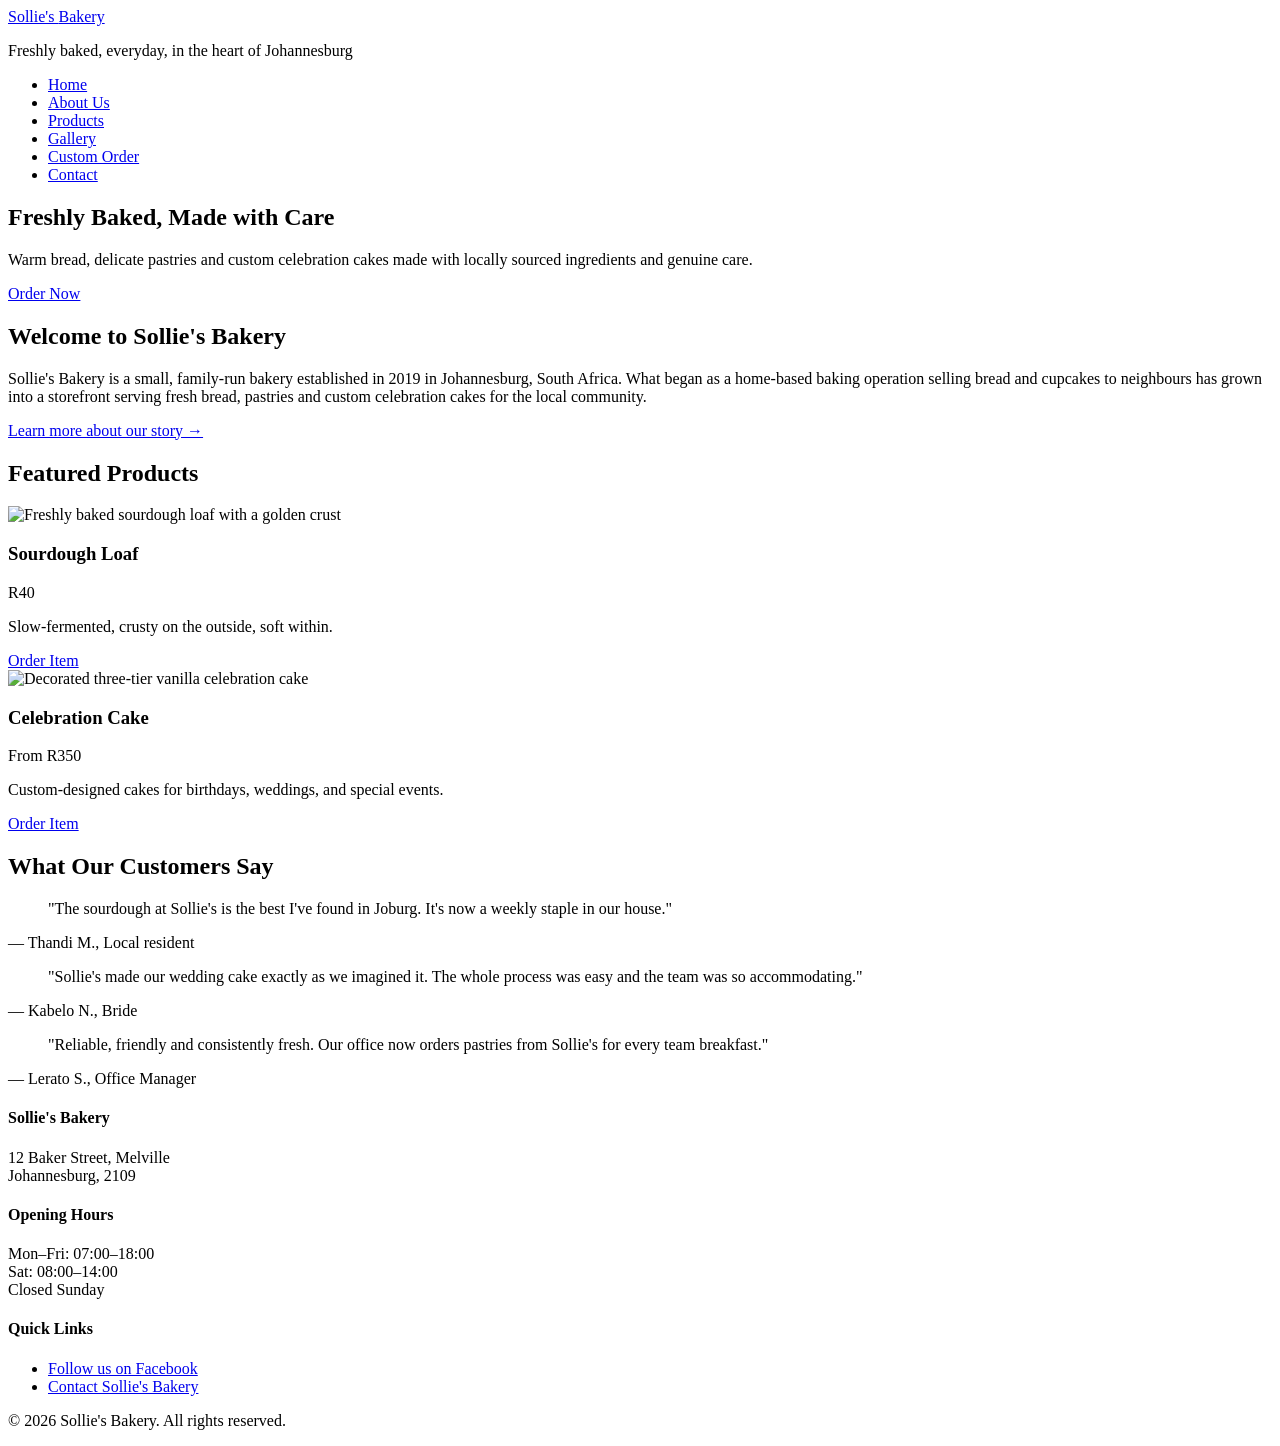
==== index.html @ f0550173 "gallery linking to stylesheet" ====
<!DOCTYPE html>
<html lang="en">
<head>
    <meta charset="UTF-8">
    <meta name="viewport" content="width=device-width, initial-scale=1.0">
    <title>Sollie's Bakery | Freshly Baked with Care</title>
    
    <!-- Google Fonts Import for Playfair Display & Poppins -->
    <link rel="preconnect" href="https://fonts.googleapis.com">
    <link rel="preconnect" href="https://fonts.gstatic.com" crossorigin>
    <link href="https://fonts.googleapis.com/css2?family=Playfair+Display:wght@500;600;700&family=Poppins:wght@300;400;500;600&display=swap" rel="stylesheet">
    
    <!-- Part 2 External Stylesheet Link -->
    <link rel="stylesheet" href="css/style.css">
</head>
<body>
    <!-- Site Header: Bakery Name, Tagline, and Navigation Menu -->
    <header>
        <div class="header-container">
            <div class="brand">
                <a href="index.html" class="logo">Sollie's <span>Bakery</span></a>
                <p class="tagline">Freshly baked, everyday, in the heart of Johannesburg</p>
            </div>
            <nav>
                <ul>
                    <li><a href="index.html" class="active">Home</a></li>
                    <li><a href="about.html">About Us</a></li>
                    <li><a href="products.html">Products</a></li>
                    <li><a href="gallery.html">Gallery</a></li>
                    <li><a href="enquiry.html">Custom Order</a></li>
                    <li><a href="contact.html">Contact</a></li>
                </ul>
            </nav>
        </div>
    </header>

    <main class="container">
        <!-- Hero Banner Section -->
        <section class="hero">
            <h1>Freshly Baked, Made with Care</h1>
            <p>Warm bread, delicate pastries and custom celebration cakes made with locally sourced ingredients and genuine care.</p>
            <a href="enquiry.html" class="btn-primary">Order Now</a>
        </section>

        <!-- Short Intro Section -->
        <section class="intro-section">
            <h2>Welcome to Sollie's Bakery</h2>
            <p>Sollie's Bakery is a small, family-run bakery established in 2019 in Johannesburg, South Africa. What began as a home-based baking operation selling bread and cupcakes to neighbours has grown into a storefront serving fresh bread, pastries and custom celebration cakes for the local community.</p>
            <a href="about.html" class="btn-secondary">Learn more about our story &rarr;</a>
        </section>

        <!-- Featured Products Section -->
        <section class="featured-section">
            <h2>Featured Products</h2>
            <div class="product-grid">
                <article class="product-card">
                    <img src="images/sourdough-loaf.jpg" alt="Freshly baked sourdough loaf with a golden crust">
                    <div class="product-card-body">
                        <h3>Sourdough Loaf</h3>
                        <p class="price">R40</p>
                        <p>Slow-fermented, crusty on the outside, soft within.</p>
                        <a href="enquiry.html" class="btn-primary">Order Item</a>
                    </div>
                </article>

                <article class="product-card">
                    <img src="images/celebration-cake.jpg" alt="Decorated three-tier vanilla celebration cake">
                    <div class="product-card-body">
                        <h3>Celebration Cake</h3>
                        <p class="price">From R350</p>
                        <p>Custom-designed cakes for birthdays, weddings, and special events.</p>
                        <a href="enquiry.html" class="btn-primary">Order Item</a>
                    </div>
                </article>
            </div>
        </section>

        <!-- Customer Testimonials Section -->
        <section class="testimonials-section">
            <h2>What Our Customers Say</h2>
            <div class="testimonial-grid">
                <article class="testimonial-card">
                    <blockquote>
                        <p>"The sourdough at Sollie's is the best I've found in Joburg. It's now a weekly staple in our house."</p>
                    </blockquote>
                    <p class="author">&mdash; Thandi M., Local resident</p>
                </article>

                <article class="testimonial-card">
                    <blockquote>
                        <p>"Sollie's made our wedding cake exactly as we imagined it. The whole process was easy and the team was so accommodating."</p>
                    </blockquote>
                    <p class="author">&mdash; Kabelo N., Bride</p>
                </article>

                <article class="testimonial-card">
                    <blockquote>
                        <p>"Reliable, friendly and consistently fresh. Our office now orders pastries from Sollie's for every team breakfast."</p>
                    </blockquote>
                    <p class="author">&mdash; Lerato S., Office Manager</p>
                </article>
            </div>
        </section>
    </main>

    <!-- Site Footer Section -->
    <footer>
        <div class="footer-container">
            <div class="footer-column">
                <h4>Sollie's Bakery</h4>
                <p>12 Baker Street, Melville<br>Johannesburg, 2109</p>
            </div>
            <div class="footer-column">
                <h4>Opening Hours</h4>
                <p>Mon&ndash;Fri: 07:00&ndash;18:00<br>Sat: 08:00&ndash;14:00<br>Closed Sunday</p>
            </div>
            <div class="footer-column">
                <h4>Quick Links</h4>
                <ul>
                    <li><a href="https://www.facebook.com/" target="_blank" rel="noopener">Follow us on Facebook</a></li>
                    <li><a href="contact.html">Contact Sollie's Bakery</a></li>
                </ul>
            </div>
        </div>
        <div class="footer-bottom">
            <p>&copy; 2026 Sollie's Bakery. All rights reserved.</p>
        </div>
    </footer>
</body>
</html>
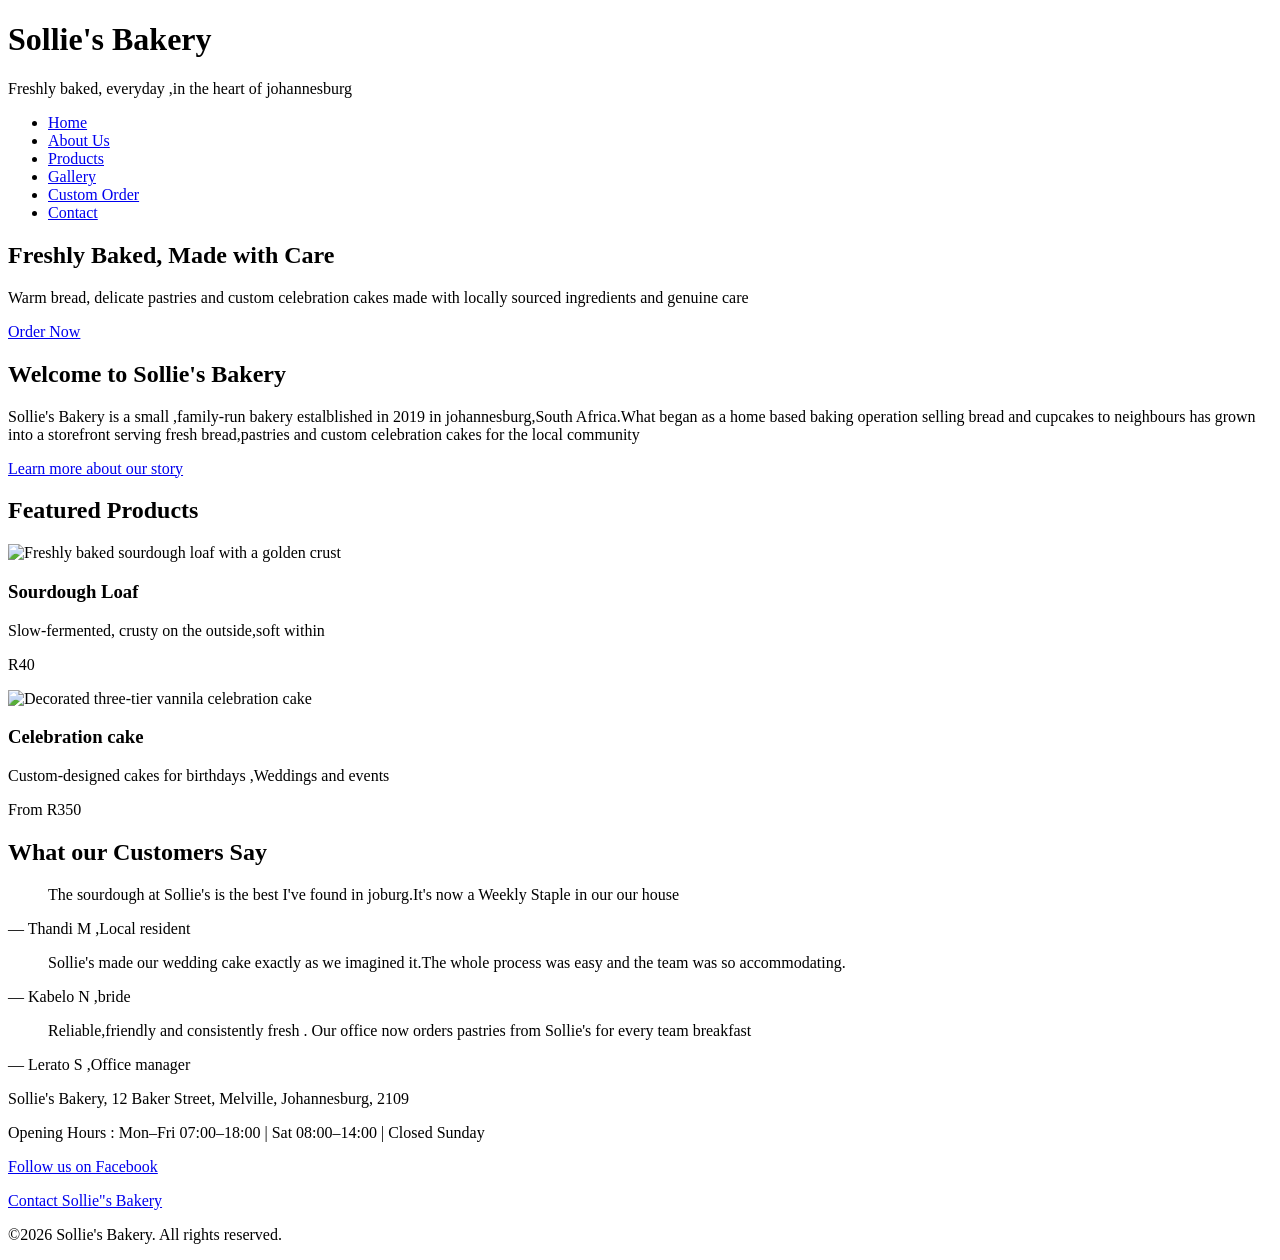
==== commit 2564009e: "index reverting to the old code" ====
--- a/index.html
+++ b/index.html
@@ -3,128 +3,85 @@
 <head>
     <meta charset="UTF-8">
     <meta name="viewport" content="width=device-width, initial-scale=1.0">
-    <title>Sollie's Bakery | Freshly Baked with Care</title>
-    
-    <!-- Google Fonts Import for Playfair Display & Poppins -->
-    <link rel="preconnect" href="https://fonts.googleapis.com">
-    <link rel="preconnect" href="https://fonts.gstatic.com" crossorigin>
-    <link href="https://fonts.googleapis.com/css2?family=Playfair+Display:wght@500;600;700&family=Poppins:wght@300;400;500;600&display=swap" rel="stylesheet">
-    
-    <!-- Part 2 External Stylesheet Link -->
-    <link rel="stylesheet" href="css/style.css">
+    <title>Sollie's Bakery | Freshly Baked with care</title>
+    <!-- Part 2: external stylesheet linked here. Global styles, typography and responsive rules all live in css/style.css-->
+    <link rel="sytlesheet" href="css/style.css">
 </head>
 <body>
-    <!-- Site Header: Bakery Name, Tagline, and Navigation Menu -->
+    <!--Site header:bakery name/tagline and the primary navigation menu.This header + nav block is identical on every page so the site has one consistent navigation system-->
     <header>
-        <div class="header-container">
-            <div class="brand">
-                <a href="index.html" class="logo">Sollie's <span>Bakery</span></a>
-                <p class="tagline">Freshly baked, everyday, in the heart of Johannesburg</p>
-            </div>
-            <nav>
-                <ul>
-                    <li><a href="index.html" class="active">Home</a></li>
-                    <li><a href="about.html">About Us</a></li>
-                    <li><a href="products.html">Products</a></li>
-                    <li><a href="gallery.html">Gallery</a></li>
-                    <li><a href="enquiry.html">Custom Order</a></li>
-                    <li><a href="contact.html">Contact</a></li>
-                </ul>
-            </nav>
-        </div>
+        <h1>Sollie's Bakery</h1>
+        <p>Freshly baked, everyday ,in the heart of johannesburg</p>
+        <nav>
+            <ul>
+                <li><a href="index.html">Home</a></li>
+                <li><a href="about.html">About Us</a></li>
+                <li><a href="products.html">Products</a></li>
+                <li><a href="gallery.html">Gallery</a></li>
+                <li><a href="enquiry.html">Custom Order</a></li>
+                <li><a href="contact.html">Contact</a></li>
+            </ul>
+        </nav>
     </header>
-
-    <main class="container">
-        <!-- Hero Banner Section -->
-        <section class="hero">
-            <h1>Freshly Baked, Made with Care</h1>
-            <p>Warm bread, delicate pastries and custom celebration cakes made with locally sourced ingredients and genuine care.</p>
-            <a href="enquiry.html" class="btn-primary">Order Now</a>
+    <main>
+        <!-- Hero banner:first thing a visitor sees, with the main call to action-->
+        <section id="hero">
+            <h2>Freshly Baked, Made with Care</h2>
+            <p>Warm bread, delicate pastries and custom celebration cakes made with locally sourced ingredients and genuine care</p>
+            <p><a href="enquiry.html">Order Now</a></p>
         </section>
-
-        <!-- Short Intro Section -->
-        <section class="intro-section">
+        <!--Short intro to the bakery,linking throgh to the full About page. -->
+        <section id="intro">
             <h2>Welcome to Sollie's Bakery</h2>
-            <p>Sollie's Bakery is a small, family-run bakery established in 2019 in Johannesburg, South Africa. What began as a home-based baking operation selling bread and cupcakes to neighbours has grown into a storefront serving fresh bread, pastries and custom celebration cakes for the local community.</p>
-            <a href="about.html" class="btn-secondary">Learn more about our story &rarr;</a>
+            <P>Sollie's Bakery is a small ,family-run bakery estalblished in 2019 in johannesburg,South Africa.What began as a home based baking operation selling bread and cupcakes to neighbours has grown into a storefront serving fresh bread,pastries and custom celebration cakes for the local community</P>
+            <p><a href="about.html">Learn more about our story</a></p>
         </section>
-
-        <!-- Featured Products Section -->
-        <section class="featured-section">
+        <!-- Featured products pulled from the full menu, to tempt visitors through to the Products page. -->
+        <section id="featured-prdoucts">
             <h2>Featured Products</h2>
-            <div class="product-grid">
-                <article class="product-card">
-                    <img src="images/sourdough-loaf.jpg" alt="Freshly baked sourdough loaf with a golden crust">
-                    <div class="product-card-body">
-                        <h3>Sourdough Loaf</h3>
-                        <p class="price">R40</p>
-                        <p>Slow-fermented, crusty on the outside, soft within.</p>
-                        <a href="enquiry.html" class="btn-primary">Order Item</a>
-                    </div>
-                </article>
-
-                <article class="product-card">
-                    <img src="images/celebration-cake.jpg" alt="Decorated three-tier vanilla celebration cake">
-                    <div class="product-card-body">
-                        <h3>Celebration Cake</h3>
-                        <p class="price">From R350</p>
-                        <p>Custom-designed cakes for birthdays, weddings, and special events.</p>
-                        <a href="enquiry.html" class="btn-primary">Order Item</a>
-                    </div>
-                </article>
-            </div>
+            <article class="product">
+                <img src="images/sourdough-loaf.jpg" alt="Freshly baked sourdough loaf with a golden crust" width="300" height="300">
+                <h3>Sourdough Loaf</h3>
+                <p>Slow-fermented, crusty on the outside,soft within</p>
+                <p>R40</p>
+            </article>
+            <article class="product">
+                <img src="images/celebration-cake.jpg" alt="Decorated three-tier vannila celebration cake" width="300" height="300">
+                <h3>Celebration cake</h3>
+                <p>Custom-designed cakes for birthdays ,Weddings and events</p>
+                <p>From R350</p>
+            </article>
         </section>
-
-        <!-- Customer Testimonials Section -->
-        <section class="testimonials-section">
-            <h2>What Our Customers Say</h2>
-            <div class="testimonial-grid">
-                <article class="testimonial-card">
-                    <blockquote>
-                        <p>"The sourdough at Sollie's is the best I've found in Joburg. It's now a weekly staple in our house."</p>
-                    </blockquote>
-                    <p class="author">&mdash; Thandi M., Local resident</p>
-                </article>
-
-                <article class="testimonial-card">
-                    <blockquote>
-                        <p>"Sollie's made our wedding cake exactly as we imagined it. The whole process was easy and the team was so accommodating."</p>
-                    </blockquote>
-                    <p class="author">&mdash; Kabelo N., Bride</p>
-                </article>
-
-                <article class="testimonial-card">
-                    <blockquote>
-                        <p>"Reliable, friendly and consistently fresh. Our office now orders pastries from Sollie's for every team breakfast."</p>
-                    </blockquote>
-                    <p class="author">&mdash; Lerato S., Office Manager</p>
-                </article>
-            </div>
+        <!--Customer testimonials, shown on the homepage per the writeframe,to build trust beofre a visitor commits to an order. -->
+        <section id="testimonials">
+            <h2>What our Customers Say</h2>
+            <article class="testimonials">
+                <blockquote>
+                    <p>The sourdough at Sollie's is the best I've found in joburg.It's now a Weekly Staple in our our house</p>
+                </blockquote>
+                <p>&mdash; Thandi M ,Local resident</p>
+            </article>
+            <article class="testimonials">
+                <blockquote>
+                    <p>Sollie's made our wedding cake exactly as we imagined it.The whole process was easy and the team was so accommodating.</p>
+                </blockquote>
+                <p>&mdash; Kabelo N ,bride</p>
+            </article>
+            <article class="testimonials">
+                <blockquote>
+                    <p>Reliable,friendly and consistently fresh . Our office now orders pastries from Sollie's for every team breakfast</p>
+                </blockquote>
+                <p>&mdash; Lerato S ,Office manager</p>
+            </article>
         </section>
     </main>
-
-    <!-- Site Footer Section -->
+    <!--Site footer:contact snippet,hours and social links, repeated on every page -->
     <footer>
-        <div class="footer-container">
-            <div class="footer-column">
-                <h4>Sollie's Bakery</h4>
-                <p>12 Baker Street, Melville<br>Johannesburg, 2109</p>
-            </div>
-            <div class="footer-column">
-                <h4>Opening Hours</h4>
-                <p>Mon&ndash;Fri: 07:00&ndash;18:00<br>Sat: 08:00&ndash;14:00<br>Closed Sunday</p>
-            </div>
-            <div class="footer-column">
-                <h4>Quick Links</h4>
-                <ul>
-                    <li><a href="https://www.facebook.com/" target="_blank" rel="noopener">Follow us on Facebook</a></li>
-                    <li><a href="contact.html">Contact Sollie's Bakery</a></li>
-                </ul>
-            </div>
-        </div>
-        <div class="footer-bottom">
-            <p>&copy; 2026 Sollie's Bakery. All rights reserved.</p>
-        </div>
+        <p>Sollie's Bakery, 12 Baker Street, Melville, Johannesburg, 2109</p>
+        <P>Opening Hours : Mon&ndash;Fri 07:00&ndash;18:00 | Sat 08:00&ndash;14:00 | Closed Sunday</P>
+        <p><a href="https://www.facebook.com/">Follow us on Facebook</a></p>
+        <p><a href="contact.html">Contact Sollie"s Bakery</a></p>
+        <p>&copy;2026 Sollie's Bakery. All rights reserved.</p>
     </footer>
 </body>
-</html>+</html>
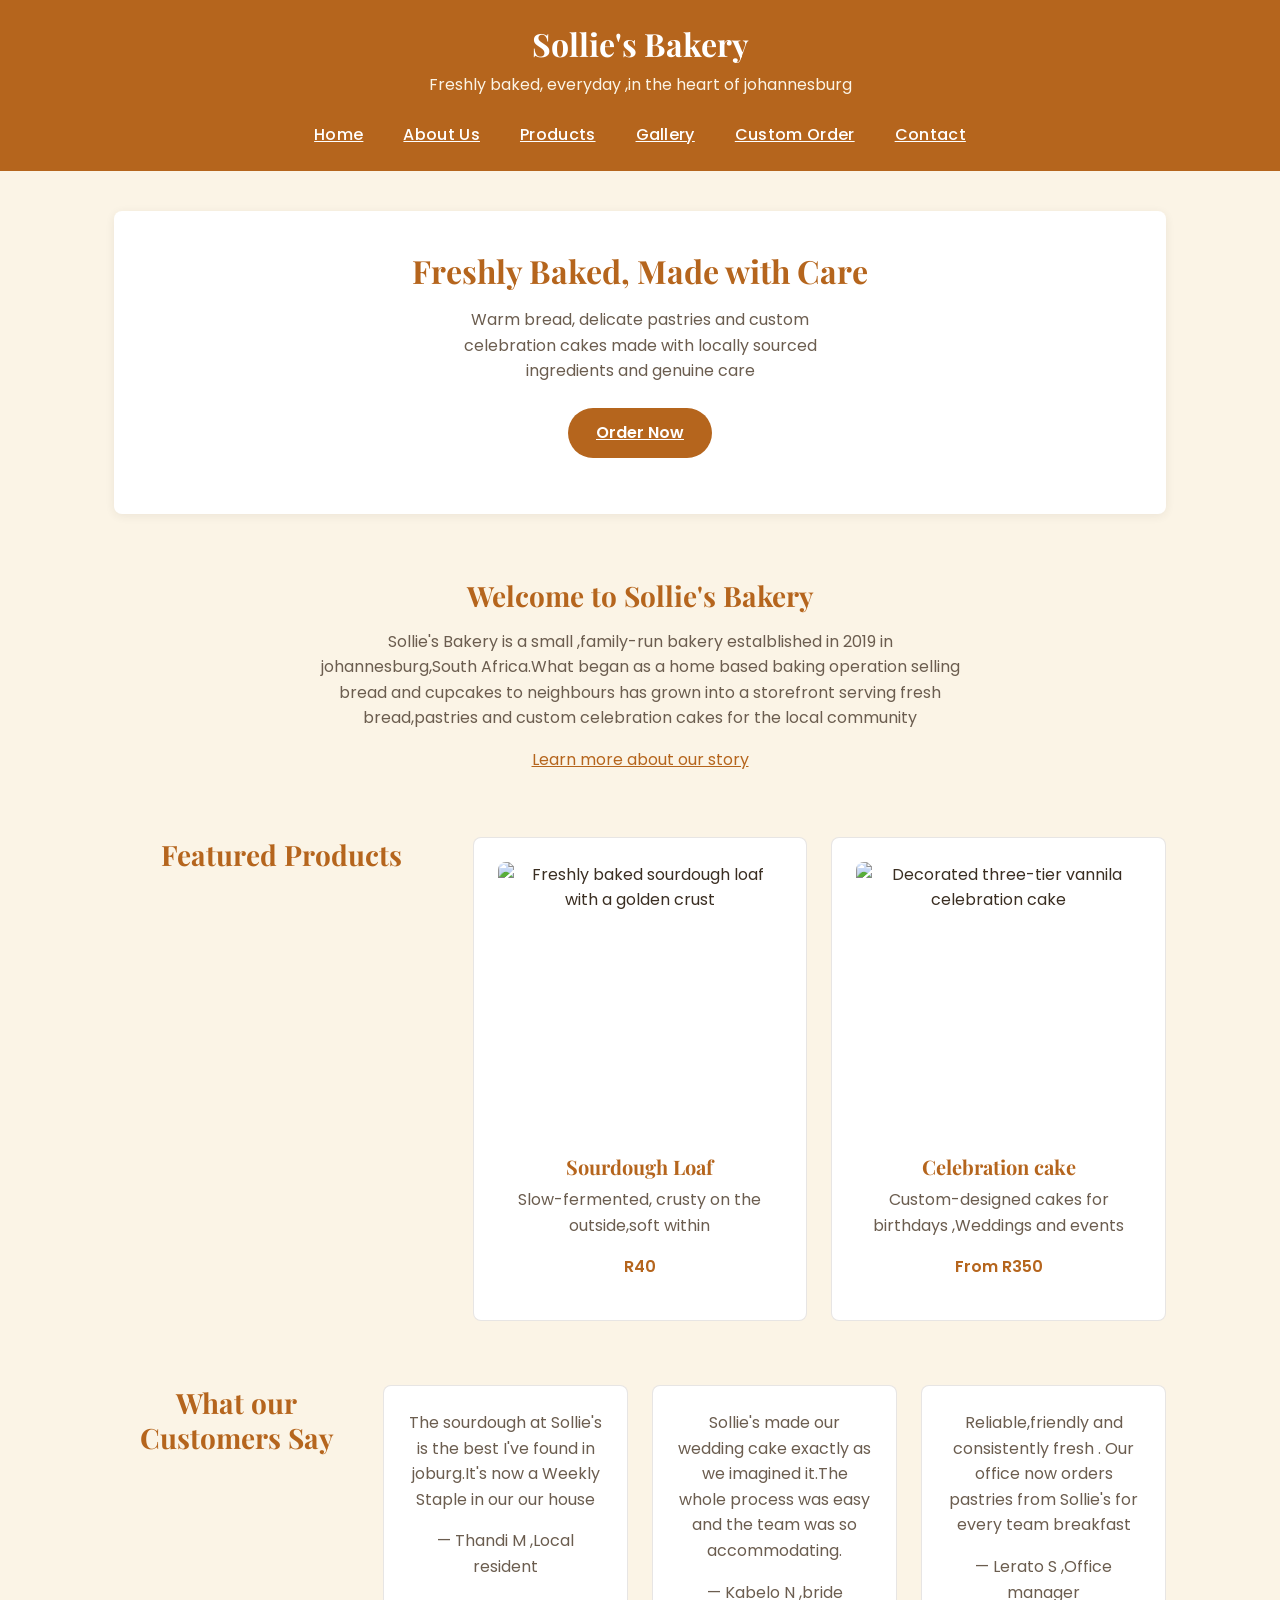
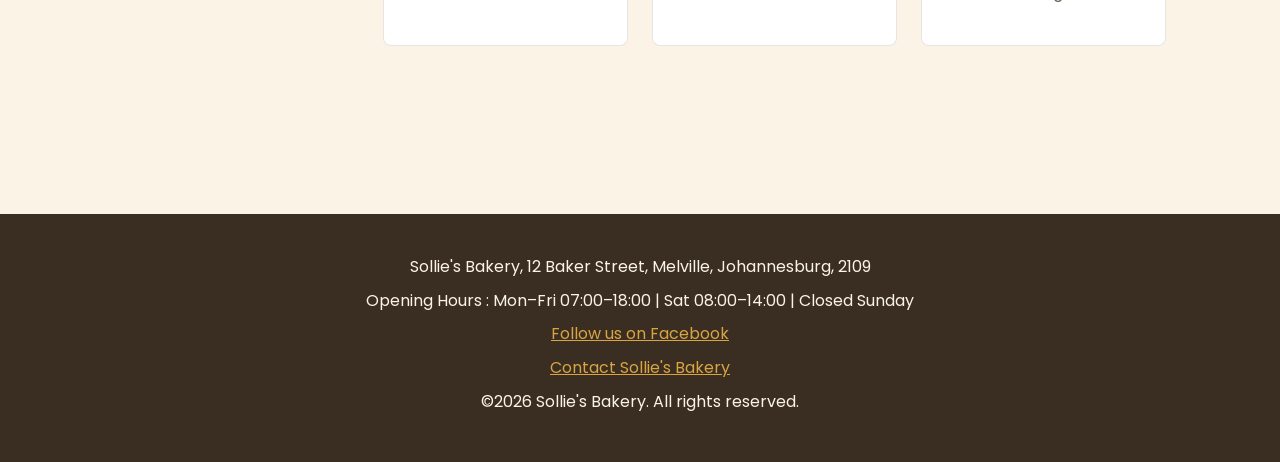
==== commit bf051532: "html changes on index,gallery,products,enqury,contact and about" ====
--- a/index.html
+++ b/index.html
@@ -4,8 +4,14 @@
     <meta charset="UTF-8">
     <meta name="viewport" content="width=device-width, initial-scale=1.0">
     <title>Sollie's Bakery | Freshly Baked with care</title>
+    <!-- Google Fonts Import for Playfair Display & Poppins -->
+    <link rel="preconnect" href="https://fonts.googleapis.com">
+    <link rel="preconnect" href="https://fonts.gstatic.com" crossorigin>
+    <link href="https://fonts.googleapis.com/css2?family=Playfair+Display:wght@500;600;700&family=Poppins:wght@300;400;500;600&display=swap" rel="stylesheet">
+    
     <!-- Part 2: external stylesheet linked here. Global styles, typography and responsive rules all live in css/style.css-->
-    <link rel="sytlesheet" href="css/style.css">
+
+    <link rel="stylesheet" href="css/style.css">
 </head>
 <body>
     <!--Site header:bakery name/tagline and the primary navigation menu.This header + nav block is identical on every page so the site has one consistent navigation system-->
@@ -37,7 +43,7 @@
             <p><a href="about.html">Learn more about our story</a></p>
         </section>
         <!-- Featured products pulled from the full menu, to tempt visitors through to the Products page. -->
-        <section id="featured-prdoucts">
+        <section id="featured-products">
             <h2>Featured Products</h2>
             <article class="product">
                 <img src="images/sourdough-loaf.jpg" alt="Freshly baked sourdough loaf with a golden crust" width="300" height="300">
@@ -55,19 +61,19 @@
         <!--Customer testimonials, shown on the homepage per the writeframe,to build trust beofre a visitor commits to an order. -->
         <section id="testimonials">
             <h2>What our Customers Say</h2>
-            <article class="testimonials">
+            <article class="testimonial">
                 <blockquote>
                     <p>The sourdough at Sollie's is the best I've found in joburg.It's now a Weekly Staple in our our house</p>
                 </blockquote>
                 <p>&mdash; Thandi M ,Local resident</p>
             </article>
-            <article class="testimonials">
+            <article class="testimonial">
                 <blockquote>
                     <p>Sollie's made our wedding cake exactly as we imagined it.The whole process was easy and the team was so accommodating.</p>
                 </blockquote>
                 <p>&mdash; Kabelo N ,bride</p>
             </article>
-            <article class="testimonials">
+            <article class="testimonial">
                 <blockquote>
                     <p>Reliable,friendly and consistently fresh . Our office now orders pastries from Sollie's for every team breakfast</p>
                 </blockquote>
@@ -80,8 +86,8 @@
         <p>Sollie's Bakery, 12 Baker Street, Melville, Johannesburg, 2109</p>
         <P>Opening Hours : Mon&ndash;Fri 07:00&ndash;18:00 | Sat 08:00&ndash;14:00 | Closed Sunday</P>
         <p><a href="https://www.facebook.com/">Follow us on Facebook</a></p>
-        <p><a href="contact.html">Contact Sollie"s Bakery</a></p>
+        <p><a href="contact.html">Contact Sollie's Bakery</a></p>
         <p>&copy;2026 Sollie's Bakery. All rights reserved.</p>
     </footer>
 </body>
-</html>
+</html>
--- a/css/style.css
+++ b/css/style.css
@@ -0,0 +1,817 @@
+/* =========================================================
+   SOLLIE'S BAKERY — style.css
+     Step 1: Global Foundation:(base styles only — header/nav, homepage, products, forms, footer and responsive rules are added in later steps)
+   ========================================================= */
+/* -----------------------------------------------------------
+   1. Google Fonts
+   Playfair Display (headings) + Poppins (body)
+   ----------------------------------------------------------- */
+  @import url('https://fonts.googleapis.com/css2?family=Playfair+Display:wght@600;700&family=Poppins:wght@400;500;600&display=swap');
+
+/* -----------------------------------------------------------
+   2. CSS Variables Centralising the colour palette and font stacks here means every later rule can reference var(--terracotta) etc. instead of repeating hex codes — this is the "cascading,minimum number of selectors" principle from the brief
+   ----------------------------------------------------------- */
+:root {
+    /* Colours, ffrom the proposal's Design and UX section */
+    --terracotta: #B5651D;
+    --cream: #FBF4E6;
+    --mustard: #D9A441;
+    --text-dark: #3A2E22;
+    --text-muted: #6B5D4F;
+    --white: #FFFFFF;
+    /* Typography */
+    --font-heading: 'Playfair Display', Georgia, serif;
+    --font-body: 'Poppins', 'Segoe UI', sans-serif;
+
+    /* Spacing scale (rem-based, so it respects the user's browser font-size setting — see the Part 2 brief on relative units for responsiveness)*/
+    --space-xs: 0.5rem;
+    --space-sm: 1rem;
+    --space-md: 1.5rem;
+    --space-lg: 2.5rem;
+    --space-xl: 4rem;
+
+    /* Layout constraints */
+    --max-width: 1100px;
+    --radius: 8px;
+}
+/* -----------------------------------------------------------
+   3. CSS Reset Browsers apply their own default margin/padding to elements like <h1>, <p>, and <ul> — this removes those inconsistencies so our spacing is fully intentional, not accidental.
+   ----------------------------------------------------------- */
+*,
+*::before,
+*::after {
+    box-sizing: border-box;
+    margin: 0;
+    padding: 0;
+}
+img {
+    max-width: 100%;
+    height: auto;
+    display: block;
+}
+ul {
+    list-style: none;
+}
+/* -----------------------------------------------------------
+   4. Base Body Styles
+   ----------------------------------------------------------- */
+body {
+    font-family: var(--font-body);
+    font-size: 1rem;
+    line-height: 1.6;
+    color: var(--text-dark);
+    background-color: var(--cream);
+}
+/* -----------------------------------------------------------
+   5. Headings  Playfair Display gives the bakery an elegant, editorial feel for h1–h3; line-height is tighter on headings than body text, which is standard typographic practice for larger text sizes.
+   ----------------------------------------------------------- */
+h1, h2, h3, h4 {
+    font-family: var(--font-heading);
+    font-weight: 700;
+    color: var(--terracotta);
+    line-height: 1.25;
+    margin-bottom: var(--space-sm);
+}
+h1 { font-size: 2.25rem; 
+}
+h2 { font-size: 1.75rem; text-align: center;
+}
+h3 { font-size: 1.25rem; 
+}
+h4 { font-size: 1.1rem;
+}
+/* -----------------------------------------------------------
+   6. Paragraphs and Links
+   ----------------------------------------------------------- */
+p {
+    margin-bottom: var(--space-sm);
+    color: var(--text-muted);
+}
+a {
+    color: var(--terracotta);
+    transition: color 0.2s ease-in-out, background-color 0.2s ease-in-out;
+}
+a:hover,
+a:focus {
+    color: var(--mustard);
+}
+/* -----------------------------------------------------------
+   7. General Section Spacing A consistent rhythm between sections on every page, before any page-specific layout (Grid/Flexbox) is added in later steps.
+   ----------------------------------------------------------- */
+main {
+    max-width: var(--max-width);
+    margin: 0 auto;
+    padding: var(--space-lg) var(--space-md);
+}
+
+section {
+    margin-bottom: var(--space-xl);
+}
+/* =========================================================
+   Step 2: Header & Navigation
+   ========================================================= */
+header {
+    background-color: var(--terracotta);
+    color: var(--white);
+    padding: var(--space-md) var(--space-md) 0;
+    text-align: center;
+}
+/* Heading and tagline sit on the terracotta header background,so they override the default heading/paragraph colours. */
+header h1 {
+    color: var(--white);
+    font-size: 2rem;
+    margin-bottom: var(--space-xs);
+}
+header p {
+    color: var(--cream);
+    margin-bottom: var(--space-md);
+}
+/* Flexbox nav bar: links laid out in a row, evenly spaced,wrapping onto a new line automatically if the screen is too narrow to fit them all (a first, simple step toward  responsiveness — full breakpoints come in Step 9). */
+nav ul {
+    display: flex;
+    flex-wrap: wrap;
+    justify-content: center;
+    gap: var(--space-sm) var(--space-lg);
+    padding-bottom: var(--space-md);
+}
+nav a {
+    color: var(--white);
+    font-family: var(--font-body);
+    font-weight: 500;
+    letter-spacing: 0.02em;
+    padding: var(--space-xs) 0;
+    border-bottom: 2px solid transparent;
+}
+/* Pseudo-classes: a visible, animated underline on hover/focus/active gives clear feedback that the nav links are interactive. */
+nav a:hover,
+nav a:focus {
+    color: var(--mustard);
+    border-bottom-color: var(--mustard);
+}
+nav a:active {
+    color: var(--cream);
+}
+/* =========================================================
+   Step 3: Homepage
+   ========================================================= */
+#hero {
+    text-align: center;
+    background-color: var(--white);
+    border-radius: var(--radius, 8px);
+    padding: var(--space-lg) var(--space-md);
+    box-shadow: 0 2px 10px rgba(58, 46, 34, 0.08);
+}
+#hero h2 {
+    font-size: 2rem;
+}
+
+#hero p {
+    max-width: 40ch;
+    margin-left: auto;
+    margin-right: auto;
+}
+/* The "Order Now" / call-to-action link, styled as a real button.Re-used on the products and enquiry pages via the same selector. */
+#hero a,
+.cta-button {
+    display: inline-block;
+    background-color: var(--terracotta);
+    color: var(--white);
+    font-weight: 600;
+    padding: 0.75rem 1.75rem;
+    border-radius: 999px;
+    margin-top: var(--space-xs);
+}
+#hero a:hover,
+#hero a:focus,
+.cta-button:hover,
+.cta-button:focus {
+    background-color: var(--mustard);
+    color: var(--text-dark);
+}
+#intro {
+    text-align: center;
+    max-width: 65ch;
+    margin-left: auto;
+    margin-right: auto;
+}
+/* Product Cards Grid Layout CSS Grid lays out as many columns as fit,collapsing naturally on narrower screens even before the Step 9 media queries kick in */
+#featured-products ul,
+#featured-products,
+#testimonials {
+ display: grid;
+}
+
+#featured-products,
+#testimonials {
+ grid-template-columns: repeat(auto-fit, minmax(220px, 1fr));
+ gap: var(--space-md);
+}
+.product,
+.team-member,
+.testimonial {
+    background-color: var(--white);
+    border: 1px solid rgba(58, 46, 34, 0.12);
+    border-radius: var(--radius);
+    padding: var(--space-md);
+    text-align: center;
+    transition: transform 0.2s ease-in-out, box-shadow 0.2s ease-in-out;
+}
+.product:hover,
+.team-member:hover {
+    transform: translateY(-4px);
+    box-shadow: 0 8px 20px rgba(58, 46, 34, 0.12);
+}
+.product img,
+.team-member img {
+    border-radius: var(--radius, 8px);
+    margin: 0 auto var(--space-xs);
+}
+.product h3,
+.product h4 {
+    margin-bottom: var(--space-xs);
+}
+/* Testimonials Grid */
+.testimonials-section {
+    margin-bottom: var(--space-xl);
+}
+
+.testimonials-section h2 {
+    text-align: center;
+    margin-bottom: var(--space-md);
+}
+
+.testimonial-grid {
+    display: grid;
+    grid-template-columns: repeat(auto-fit, minmax(280px, 1fr));
+    gap: var(--space-md);
+}
+
+.testimonial-card {
+    background-color: var(--cream);
+    border: 1px solid rgba(58, 46, 34, 0.12);
+    border-radius: var(--radius);
+    padding: var(--space-md);
+    display: flex;
+    flex-direction: column;
+    justify-content: space-between;
+}
+
+.testimonial-card blockquote {
+    margin: 0 0 var(--space-sm) 0;
+    font-style: italic;
+    color: var(--text-dark);
+}
+
+.testimonial-card .author {
+    font-weight: 600;
+    font-size: 0.9rem;
+    color: var(--terracotta);
+    margin: 0;
+}
+
+/* Button UI Components */
+.btn-primary {
+    display: inline-block;
+    background-color: var(--terracotta);
+    color: var(--white);
+    font-weight: 600;
+    padding: 0.65rem 1.75rem;
+    border-radius: 999px;
+    text-decoration: none;
+    transition: background-color 0.2s ease-in-out;
+}
+
+.btn-primary:hover,
+.btn-primary:focus {
+    background-color: var(--mustard);
+    color: var(--text-dark);
+}
+
+.btn-secondary {
+    display: inline-block;
+    color: var(--terracotta);
+    font-weight: 600;
+    text-decoration: none;
+    transition: color 0.2s ease-in-out;
+}
+
+.btn-secondary:hover,
+.btn-secondary:focus {
+    color: var(--mustard);
+}
+
+/* Multi-Column Footer Layout */
+.footer-container {
+    display: grid;
+    grid-template-columns: repeat(auto-fit, minmax(200px, 1fr));
+    gap: var(--space-md);
+    max-width: 1200px;
+    margin: 0 auto;
+    padding-bottom: var(--space-md);
+    border-bottom: 1px solid rgba(255, 255, 255, 0.15);
+}
+
+.footer-column h4 {
+    color: var(--mustard);
+    margin-bottom: var(--space-xs);
+}
+
+.footer-column ul {
+    list-style: none;
+    padding: 0;
+    margin: 0;
+}
+
+.footer-column ul li {
+    margin-bottom: 0.4rem;
+}
+
+.footer-column a {
+    color: var(--cream);
+    text-decoration: none;
+}
+
+.footer-column a:hover {
+    color: var(--mustard);
+}
+
+.footer-bottom {
+    text-align: center;
+    padding-top: var(--space-sm);
+    font-size: 0.875rem;
+}
+/* =========================================================
+   Step 4: About Page
+   ========================================================= */
+/* Main About Page sections */
+
+#mission-vision,
+#what-we-value,
+#team {
+    max-width: 1200px;
+    margin: 0 auto;
+}
+
+/* Section headings */
+
+#mission-vision h2,
+#what-we-value h2,
+#team h2 {
+    color: var(--terracotta);
+    text-align: center;
+    margin-bottom: var(--space-md);
+}
+
+/* Mission and Vision */
+
+#mission-vision {
+    display: grid;
+    grid-template-columns: repeat(2, minmax(0, 1fr));
+    gap: var(--space-lg);
+    align-items: start;
+}
+
+#mission-vision > div,
+#mission-vision > article {
+    min-width: 0;
+}
+
+/* Mission and Vision headings */
+
+#mission-vision h3 {
+    color: var(--terracotta);
+    text-align: center;
+    margin-bottom: var(--space-sm);
+}
+
+/* Mission and Vision paragraphs */
+
+#mission-vision p {
+    line-height: 1.7;
+    margin: 0;
+}
+
+/* What We Value */
+
+#what-we-value {
+    margin-top: var(--space-lg);
+}
+
+#what-we-value ul {
+    display: grid;
+    grid-template-columns: repeat(2, minmax(0, 1fr));
+    gap: var(--space-sm);
+    padding: 0;
+    margin: 0;
+    list-style: none;
+}
+
+#what-we-value li {
+    background-color: var(--white);
+    border-left: 4px solid var(--mustard);
+    padding: var(--space-sm);
+    border-radius: 6px;
+}
+
+/* Meet the Team */
+
+#team {
+    display: grid;
+    grid-template-columns: repeat(2, minmax(0, 1fr));
+    gap: var(--space-lg);
+    align-items: start;
+    margin-top: var(--space-lg);
+}
+
+/* Make the Meet the Team heading span the full row */
+
+#team > h2 {
+    grid-column: 1 / -1;
+    margin-bottom: 0;
+}
+
+/* Team member images */
+.team-member img {
+    display: block;
+    margin: 0 auto var(--space-sm);
+    border-radius: 50%;
+    width: 140px;
+    height: 140px;
+    object-fit: cover;
+}
+/* Team member headings */
+.team-member h3 {
+    color: var(--terracotta);
+    margin-bottom: var(--space-sm);
+}
+/* Team member descriptions */
+.team-member p {
+    line-height: 1.7;
+    margin: 0;
+}
+
+/* =========================================================
+   Step 5: Products Page
+   ========================================================= */
+#bread h3,
+#pastries h3,
+#cakes h3 {
+    display: inline-block;
+    border-bottom: 3px solid var(--mustard);
+    padding-bottom: 0.25rem;
+    margin-bottom: var(--space-sm);
+}
+ 
+#bread ul,
+#pastries ul,
+#cakes ul {
+    display: grid;
+    grid-template-columns: repeat(auto-fit, minmax(220px, 1fr));
+    gap: var(--space-md);
+}
+ 
+.product p:last-of-type {
+    font-weight: 600;
+    color: var(--terracotta);
+}
+/* =========================================================
+   Step 6: Custom Order Enquiry Form
+   ========================================================= */
+#enquiry-intro {
+    max-width: 65ch;
+    margin: 0 auto var(--space-lg);
+}
+#enquiry-form form {
+    max-width: 800px;
+    margin: 0 auto;
+}
+fieldset {
+    border: 0.5px solid rgba(58, 46, 34, 0.15);
+    border-radius: var(--radius, 8px);
+    padding: var(--space-md);
+    margin-bottom: var(--space-md);
+    display: grid;
+    grid-template-columns: repeat(auto-fit, minmax(220px, 1fr));
+    gap: var(--space-sm) var(--space-md);
+}
+legend {
+    font-family: var(--font-heading);
+    font-weight: 700;
+    color: var(--terracotta);
+    padding: 0 var(--space-xs);
+    grid-column: 1 / -1;
+}
+label {
+    display: block;
+    font-weight: 500;
+    color: var(--text-dark);
+    margin-bottom: 0.25rem;
+}
+input,
+select,
+textarea {
+    width: 100%;
+    font-family: var(--font-body);
+    font-size: 1rem;
+    padding: 0.6rem 0.75rem;
+    border: 1px solid rgba(58, 46, 34, 0.25);
+    border-radius: var(--radius);
+    background-color: var(--white);
+    color: var(--text-dark);
+}
+/* Focus state: a visible terracotta ring, meeting the brief's requirement to style interactive elements with pseudo-classes. */
+input:focus,
+select:focus,
+textarea:focus {
+    outline: none;
+    border-color: var(--terracotta);
+    box-shadow: 0 0 0 3px rgba(181, 101, 29, 0.2);
+    background-color: var(--white);
+}
+textarea {
+    resize: vertical;
+}
+/* Full-width form rows (textarea, submit button) span every column of the fieldset/form grid instead of sharing a row. */
+.field-full {
+    grid-column: 1 / -1;
+}
+button[type="submit"] {
+    display: inline-block;
+    width: auto;
+    background-color: var(--terracotta);
+    color: var(--white);
+    font-weight: 600;
+    padding: 0.75rem 2rem;
+    border: none;
+    border-radius: 999px;
+    cursor: pointer;
+    transition: background-color 0.2s ease-in-out;
+}
+button[type="submit"]:hover,
+button[type="submit"]:focus {
+    background-color: var(--mustard);
+    color: var(--text-dark);
+}
+button[type="submit"]:active {
+    background-color: #a8842f;
+}
+/* =========================================================
+   Step 7: Contact Page
+   ========================================================= */
+.contact-layout {
+    display: grid;
+    grid-template-columns: repeat(auto-fit, minmax(320px, 1fr));
+    gap: var(--space-xl);
+    align-items: start;
+}
+
+#contact-details,
+#locations,
+#contact-form {
+    background-color: var(--white);
+    border: 1px solid rgba(58, 46, 34, 0.12);
+    border-radius: var(--radius);
+    padding: var(--space-lg);
+}
+
+/* Contact Info & Hours Table */
+.contact-info-block {
+    margin-bottom: var(--space-md);
+}
+
+.hours-table {
+    width: 100%;
+    border-collapse: collapse;
+    margin-top: var(--space-xs);
+}
+
+.hours-table caption {
+    text-align: left;
+    font-size: 0.875rem;
+    color: var(--text-muted);
+    margin-bottom: var(--space-xs);
+}
+
+.hours-table th,
+.hours-table td {
+    padding: 0.6rem 0.75rem;
+    text-align: left;
+    border-bottom: 1px solid rgba(58, 46, 34, 0.1);
+}
+
+.hours-table th {
+    background-color: var(--cream);
+    color: var(--terracotta);
+    font-weight: 600;
+}
+
+/* Location Cards & Map Placeholder */
+.locations-grid {
+    display: flex;
+    flex-direction: column;
+    gap: var(--space-sm);
+    margin-bottom: var(--space-md);
+}
+
+.location-card {
+    padding: var(--space-xs) 0;
+}
+
+.location-card address {
+    font-style: normal;
+    color: var(--text-dark);
+}
+
+.market-hours {
+    font-size: 0.9rem;
+    color: var(--text-muted);
+}
+
+#map-placeholder {
+    margin: 0;
+    text-align: center;
+}
+
+#map-placeholder img {
+    width: 100%;
+    height: 220px;
+    object-fit: cover;
+    border-radius: var(--radius);
+    border: 1px solid rgba(58, 46, 34, 0.15);
+}
+
+#map-placeholder figcaption {
+    font-size: 0.8rem;
+    color: var(--text-muted);
+    margin-top: 0.4rem;
+}
+/* =========================================================
+   Step 8: Footer
+   ========================================================= */
+footer {
+    background-color: var(--text-dark);
+    color: var(--cream);
+    text-align: center;
+    padding: var(--space-lg) var(--space-md);
+    margin-top: var(--space-xl);
+}
+ 
+footer p {
+    color: var(--cream);
+    margin-bottom: var(--space-xs);
+}
+ 
+footer a {
+    color: var(--mustard);
+}
+ 
+footer a:hover,
+footer a:focus {
+    color: var(--white);
+}
+
+/* =========================================================
+   STEP 9: GALLERY LAYOUT
+   ========================================================= */
+
+#gallery {
+    display: grid;
+    grid-template-columns: repeat(auto-fit, minmax(220px, 1fr));
+    gap: var(--space-md);
+}
+
+/* Gallery heading and description */
+
+#gallery h2,
+#gallery > p {
+    grid-column: 1 / -1;
+    text-align: center;
+}
+
+#gallery h2 {
+    margin-bottom: var(--space-sm);
+}
+
+#gallery > p {
+    margin-bottom: var(--space-md);
+}
+
+/* Gallery cards */
+
+#gallery figure {
+    margin: 0;
+    background-color: var(--white);
+    border: 1px solid rgba(58, 46, 34, 0.12);
+    border-radius: var(--radius);
+    overflow: hidden;
+    box-shadow: 0 4px 10px rgba(58, 46, 34, 0.1);
+    transition: transform 0.2s ease-in-out,
+                box-shadow 0.2s ease-in-out;
+}
+
+/* Gallery images */
+
+#gallery figure img {
+    width: 100%;
+    height: 220px;
+    object-fit: cover;
+    display: block;
+}
+
+/* Gallery captions */
+
+#gallery figcaption {
+    padding: var(--space-sm);
+    text-align: center;
+    font-weight: 500;
+    color: var(--terracotta);
+}
+
+/* Hover effect */
+
+#gallery figure:hover {
+    transform: translateY(-4px);
+    box-shadow: 0 8px 20px rgba(58, 46, 34, 0.12);
+}
+/* =========================================================
+   Step 10: Responsive Design
+   Two breakpoints: tablet (<=900px) and mobile (<=600px).Mobile-first in spirit (per the proposal) but written as max-width overrides on top of the desktop base above, which keeps every earlier step's CSS as the single source of truth.
+   ========================================================= */
+/* -----------------------------------------------------------
+   Tablet: tighten spacing and let grids drop to 2 columns before the fuller mobile collapse below.
+   ----------------------------------------------------------- */
+@media (max-width: 900px) {
+    main {
+        padding: var(--space-md) var(--space-sm);
+    }
+
+    h1 { font-size: 1.9rem; }
+    h2 { font-size: 1.5rem; }
+
+    #featured-products,
+   .testimonial-grid,
+    #team,
+    #bread ul,
+    #pastries ul,
+    #cakes ul,
+    #locations,
+    #mission-vision {
+        grid-template-columns: repeat(auto-fit, minmax(180px, 1fr));
+    }
+}
+/* -----------------------------------------------------------
+   Mobile: single-column layout, stacked navigation, and smaller type sizes for comfortable reading on a small screen.
+   ----------------------------------------------------------- */
+@media (max-width: 600px) {
+    html {
+        font-size: 15px;
+    }
+ 
+    header {
+        padding: var(--space-sm) var(--space-sm) 0;
+    }
+ 
+    header h1 {
+        font-size: 1.5rem;
+    }
+    /* Nav collapses from a horizontal row to a stacked list-still plain HTML links, no JavaScript hamburger menu,just a layout change at this breakpoint. */
+     nav ul {
+        flex-direction: column;
+        align-items: center;
+        gap: var(--space-xs);
+    }
+ 
+    h1 { font-size: 1.6rem; }
+    h2 { font-size: 1.3rem; }
+    h3 { font-size: 1.1rem; }
+ 
+    #hero,
+    .location,
+    fieldset {
+        padding: var(--space-sm);
+    }
+    /* Every card grid becomes a single column on mobile. */
+    #featured-products,
+    .testimonial-grid,
+    #mission-vision,
+    #what-we-value ul,
+    #team,
+    #bread ul,
+    #pastries ul,
+    #cakes ul,
+    #locations,
+    fieldset,
+    #contact-form form {
+        grid-template-columns: 1fr;
+    }
+    /* Images already scale fluidly (img { max-width: 100% } from the Step 1 reset); on mobile the team/product photos also drop to a slightly smaller fixed size so two adjacent  cards don't feel oversized on a narrow screen. */
+    .team-member img {
+        width: 110px;
+        height: 110px;
+    }
+ 
+    button[type="submit"] {
+        width: 100%;
+    }
+}
+
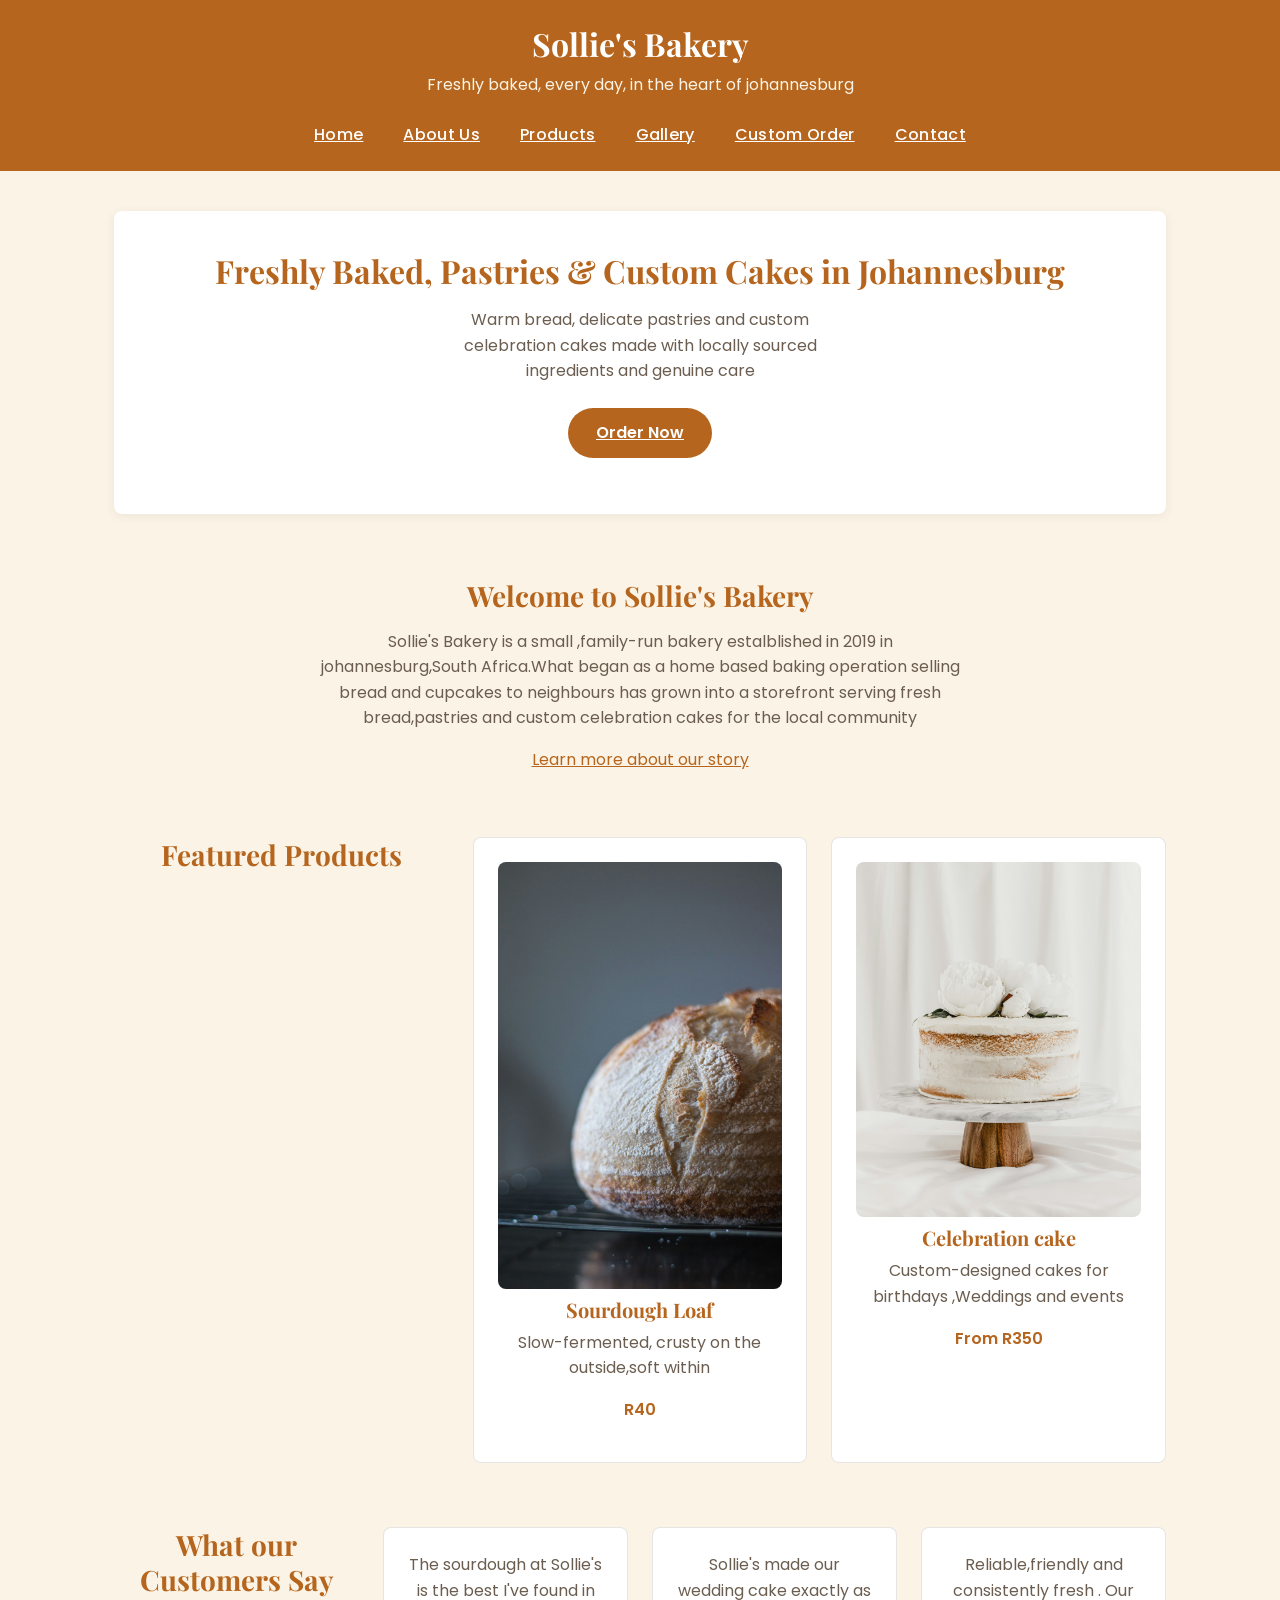
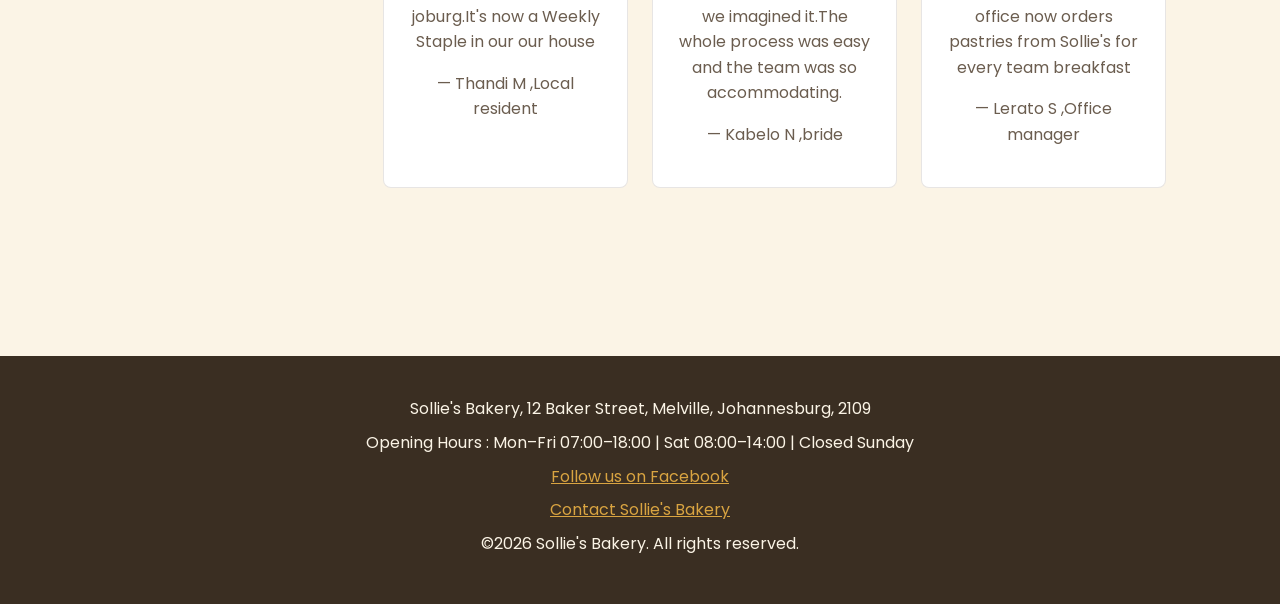
==== commit 57ce9ddf: "SEO: add optimised tittle, meta description, keywords,Open Graph and Twitter card tags to home page" ====
--- a/index.html
+++ b/index.html
@@ -3,21 +3,34 @@
 <head>
     <meta charset="UTF-8">
     <meta name="viewport" content="width=device-width, initial-scale=1.0">
-    <title>Sollie's Bakery | Freshly Baked with care</title>
-    <!-- Google Fonts Import for Playfair Display & Poppins -->
+    <!-- ===== SEO: title and description (Part 3) ===== -->
+    <title>Sollie's Bakery | Fresh Bread &amp; Custom Cakes, Johanessburg </title>
+    <meta name="description" content="Family-run bakery in Melville, Johannesburg. Fresh sourdough,pastries and custom wedding and birthday cakes baked daily.Order or enquire online today">
+    <meta name="keywords" content="bakery Johannesburg, Melville bakery, fresh bread, sourdough, custom cakes, wedding cakes, birthday cakes">
+    <meta name="author" content="Sollie's Bakery">
+    <link rel="canonical" href="https://nhlayiseko.github.io/solliesbakery/">
+    <!-- ===== Open Graph: how the page looks when shared on Facebook, WhatsApp, LinkedIn ===== -->
+    <meta property="og:type" content="website">
+    <meta property="og:site_name" content="Sollie's Bakery">
+    <meta property="og:title" content="Sollie's Bakery | Fresh Bread &amp; Custom Cakes, Johannesburg">
+    <meta property="og:description" content="Fresh sourdough, pastries and custom celebration cakes from a family-run bakery in Melville, Johannesburg.">
+    <meta property="og:url" content="https://nhlayiseko.github.io/solliesbakery/">
+    <meta property="og:image" content="https://nhlayiseko.github.io/solliesbakery/images/celebration-cake.jpg">
+    <meta property="og:image:alt" content="Decorated three-tier vanilla celebration cake from Sollie's Bakery">
+    <meta property="og:locale" content="en_ZA">
+
     <link rel="preconnect" href="https://fonts.googleapis.com">
     <link rel="preconnect" href="https://fonts.gstatic.com" crossorigin>
     <link href="https://fonts.googleapis.com/css2?family=Playfair+Display:wght@500;600;700&family=Poppins:wght@300;400;500;600&display=swap" rel="stylesheet">
     
     <!-- Part 2: external stylesheet linked here. Global styles, typography and responsive rules all live in css/style.css-->
-
     <link rel="stylesheet" href="css/style.css">
 </head>
 <body>
     <!--Site header:bakery name/tagline and the primary navigation menu.This header + nav block is identical on every page so the site has one consistent navigation system-->
     <header>
         <h1>Sollie's Bakery</h1>
-        <p>Freshly baked, everyday ,in the heart of johannesburg</p>
+        <p>Freshly baked, every day, in the heart of johannesburg</p>
         <nav>
             <ul>
                 <li><a href="index.html">Home</a></li>
@@ -32,7 +45,7 @@
     <main>
         <!-- Hero banner:first thing a visitor sees, with the main call to action-->
         <section id="hero">
-            <h2>Freshly Baked, Made with Care</h2>
+            <h2>Freshly Baked, Pastries &amp; Custom Cakes in Johannesburg</h2>
             <p>Warm bread, delicate pastries and custom celebration cakes made with locally sourced ingredients and genuine care</p>
             <p><a href="enquiry.html">Order Now</a></p>
         </section>
@@ -52,7 +65,7 @@
                 <p>R40</p>
             </article>
             <article class="product">
-                <img src="images/celebration-cake.jpg" alt="Decorated three-tier vannila celebration cake" width="300" height="300">
+                <img src="images/celebration-cake.jpg" alt="Decorated three-tier vanilla celebration cake" width="300" height="300">
                 <h3>Celebration cake</h3>
                 <p>Custom-designed cakes for birthdays ,Weddings and events</p>
                 <p>From R350</p>
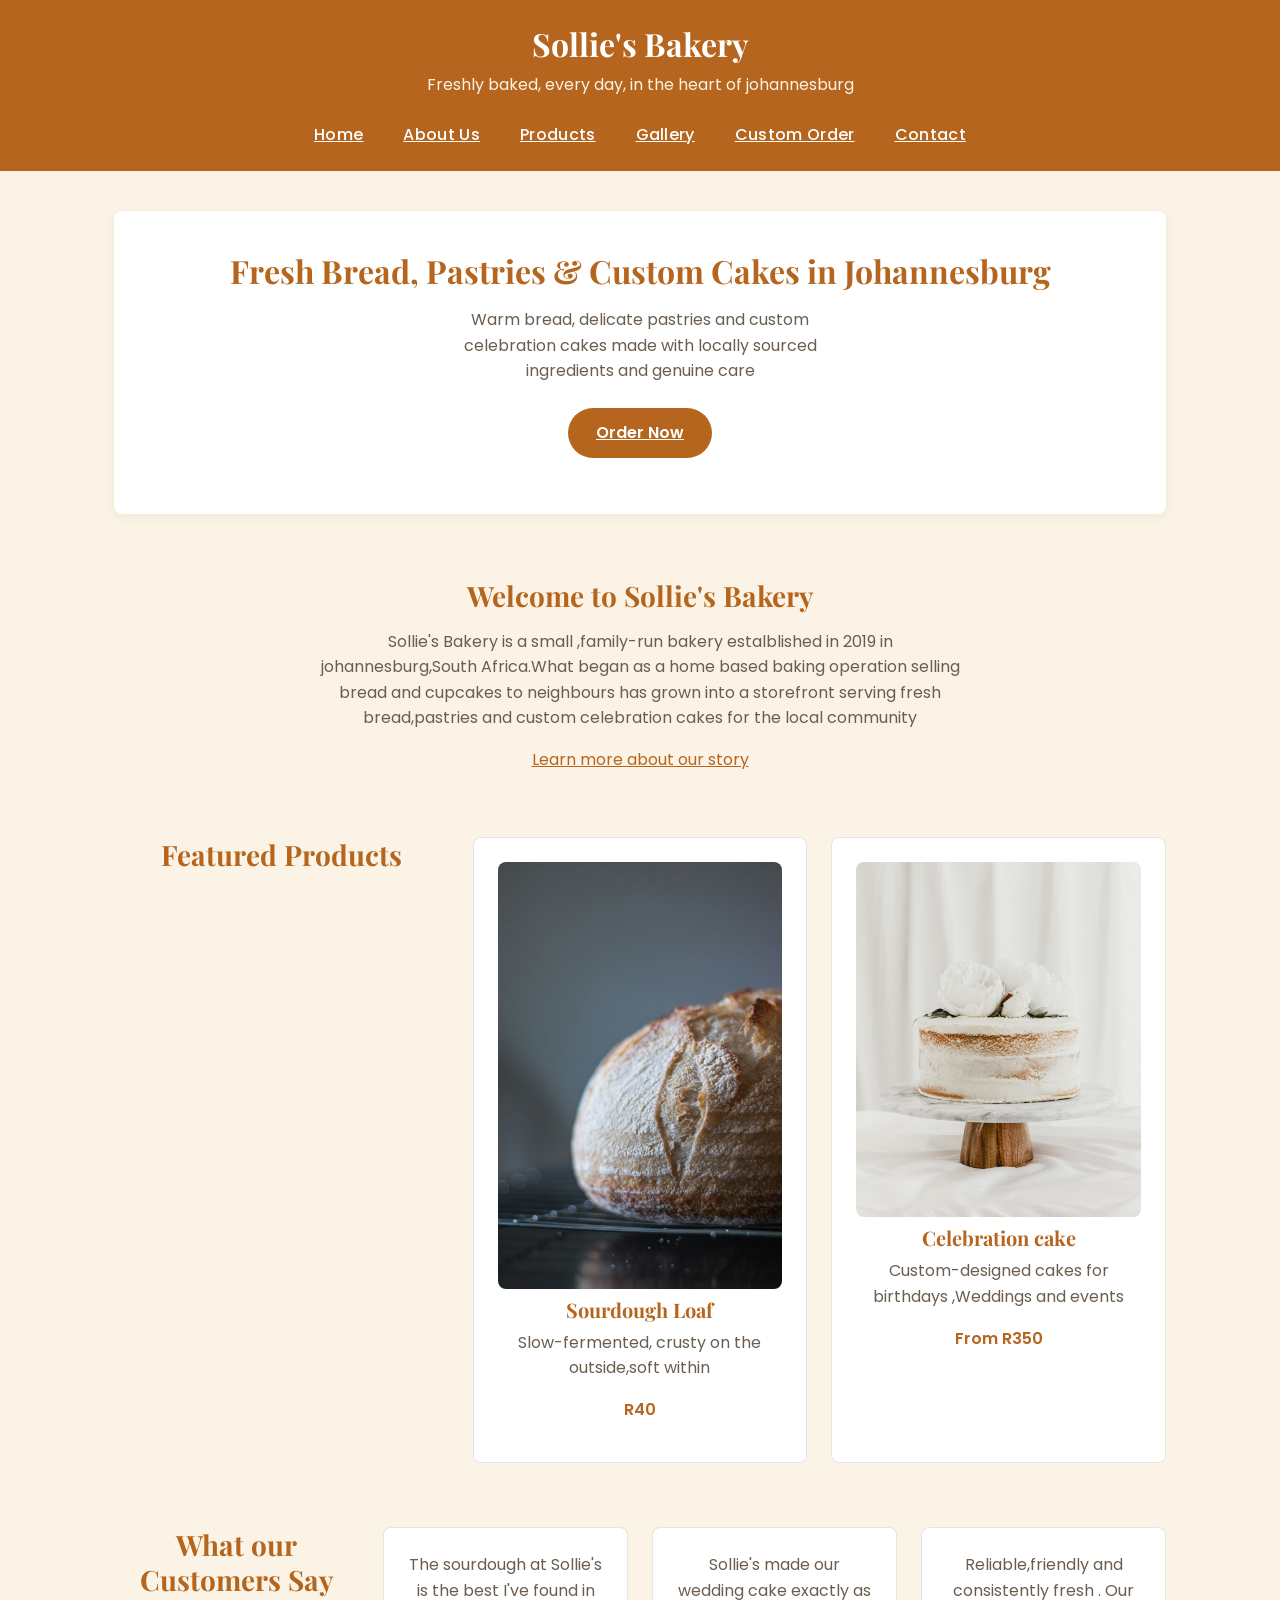
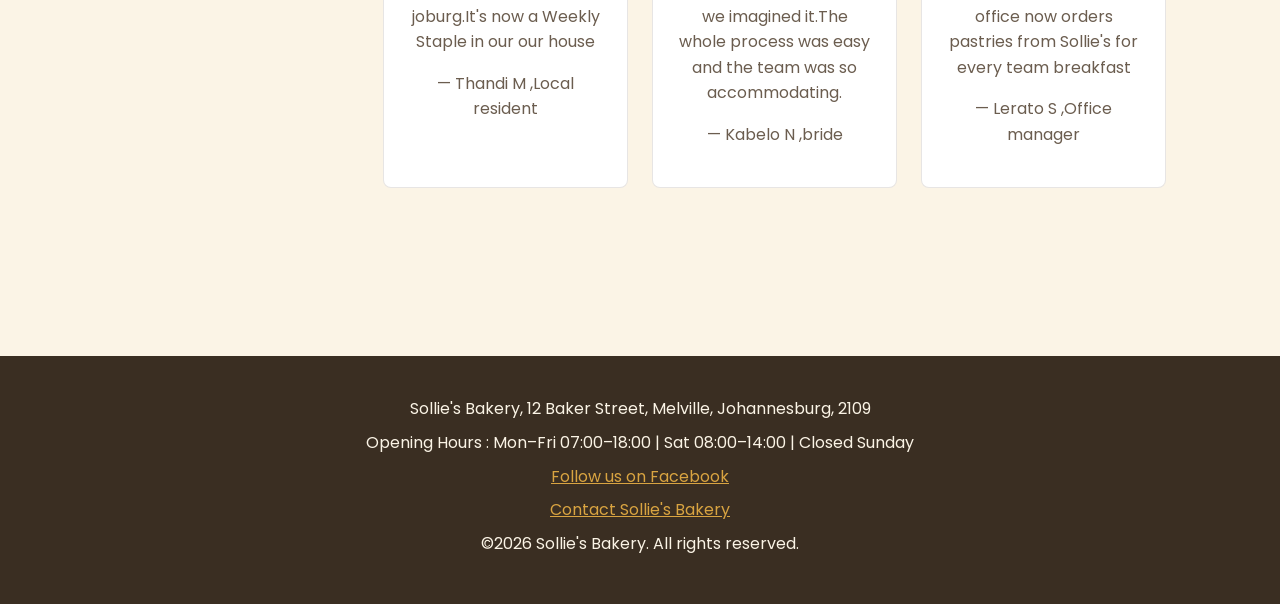
==== commit a35aa2b7: "SEO: one unique h1 per page and fix h1-h2-h3 heading hierarchy on all pages" ====
--- a/index.html
+++ b/index.html
@@ -18,7 +18,14 @@
     <meta property="og:image" content="https://nhlayiseko.github.io/solliesbakery/images/celebration-cake.jpg">
     <meta property="og:image:alt" content="Decorated three-tier vanilla celebration cake from Sollie's Bakery">
     <meta property="og:locale" content="en_ZA">
-
+    <!-- ===== Twitter Card: how the page looks when shared on X/Twitter ===== -->
+    <meta name="twitter:card" content="summary_large_image">
+    <meta name="twitter:title" content="Sollie's Bakery | Fresh Bread &amp; Custom Cakes, Johannesburg">
+    <meta name="twitter:description" content="Fresh sourdough, pastries and custom celebration cakes from a family-run bakery in Melville, Johannesburg.">
+    <meta name="twitter:image" content="https://nhlayiseko.github.io/solliesbakery/images/celebration-cake.jpg">
+    <meta name="twitter:image:alt" content="Decorated three-tier vanilla celebration cake from Sollie's Bakery">
+    
+    <!-- Google Fonts Import for Playfair Display & Poppins -->
     <link rel="preconnect" href="https://fonts.googleapis.com">
     <link rel="preconnect" href="https://fonts.gstatic.com" crossorigin>
     <link href="https://fonts.googleapis.com/css2?family=Playfair+Display:wght@500;600;700&family=Poppins:wght@300;400;500;600&display=swap" rel="stylesheet">
@@ -29,7 +36,7 @@
 <body>
     <!--Site header:bakery name/tagline and the primary navigation menu.This header + nav block is identical on every page so the site has one consistent navigation system-->
     <header>
-        <h1>Sollie's Bakery</h1>
+        <p class="site-name">Sollie's Bakery</p>
         <p>Freshly baked, every day, in the heart of johannesburg</p>
         <nav>
             <ul>
@@ -45,7 +52,7 @@
     <main>
         <!-- Hero banner:first thing a visitor sees, with the main call to action-->
         <section id="hero">
-            <h2>Freshly Baked, Pastries &amp; Custom Cakes in Johannesburg</h2>
+            <h1>Fresh Bread, Pastries &amp; Custom Cakes in Johannesburg</h1>
             <p>Warm bread, delicate pastries and custom celebration cakes made with locally sourced ingredients and genuine care</p>
             <p><a href="enquiry.html">Order Now</a></p>
         </section>
--- a/css/style.css
+++ b/css/style.css
@@ -814,4 +814,60 @@
         width: 100%;
     }
 }
-
+/* =========================================================
+   Part 3: Heading hierarchy (SEO)
+   The header's site name is now a <p>, and each page has one <h1>.
+   These rules keep the visual design identical to Part 2.
+   ========================================================= */
+
+/* Site name in the header: styled like the old header h1 */
+header .site-name {
+    font-family: var(--font-heading);
+    font-weight: 700;
+    font-size: 2rem;
+    color: var(--white);
+    line-height: 1.25;
+    margin-bottom: var(--space-xs);
+}
+
+/* Page-level h1 looks like the old h2 */
+main h1 {
+    font-size: 1.75rem;
+    text-align: center;
+}
+
+#hero h1 {
+    font-size: 2rem;
+}
+
+#gallery h1 {
+    grid-column: 1 / -1;
+    margin-bottom: var(--space-sm);
+}
+
+/* Products page: category headings are now h2, product names are h3 */
+#bread h2,
+#pastries h2,
+#cakes h2 {
+    display: inline-block;
+    font-size: 1.25rem;
+    text-align: left;
+    border-bottom: 3px solid var(--mustard);
+    padding-bottom: 0.25rem;
+    margin-bottom: var(--space-sm);
+}
+
+#bread .product h3,
+#pastries .product h3,
+#cakes .product h3 {
+    font-size: 1.1rem;
+}
+
+@media (max-width: 900px) {
+    main h1 { font-size: 1.5rem; }
+}
+
+@media (max-width: 600px) {
+    header .site-name { font-size: 1.5rem; }
+    main h1 { font-size: 1.3rem; }
+}
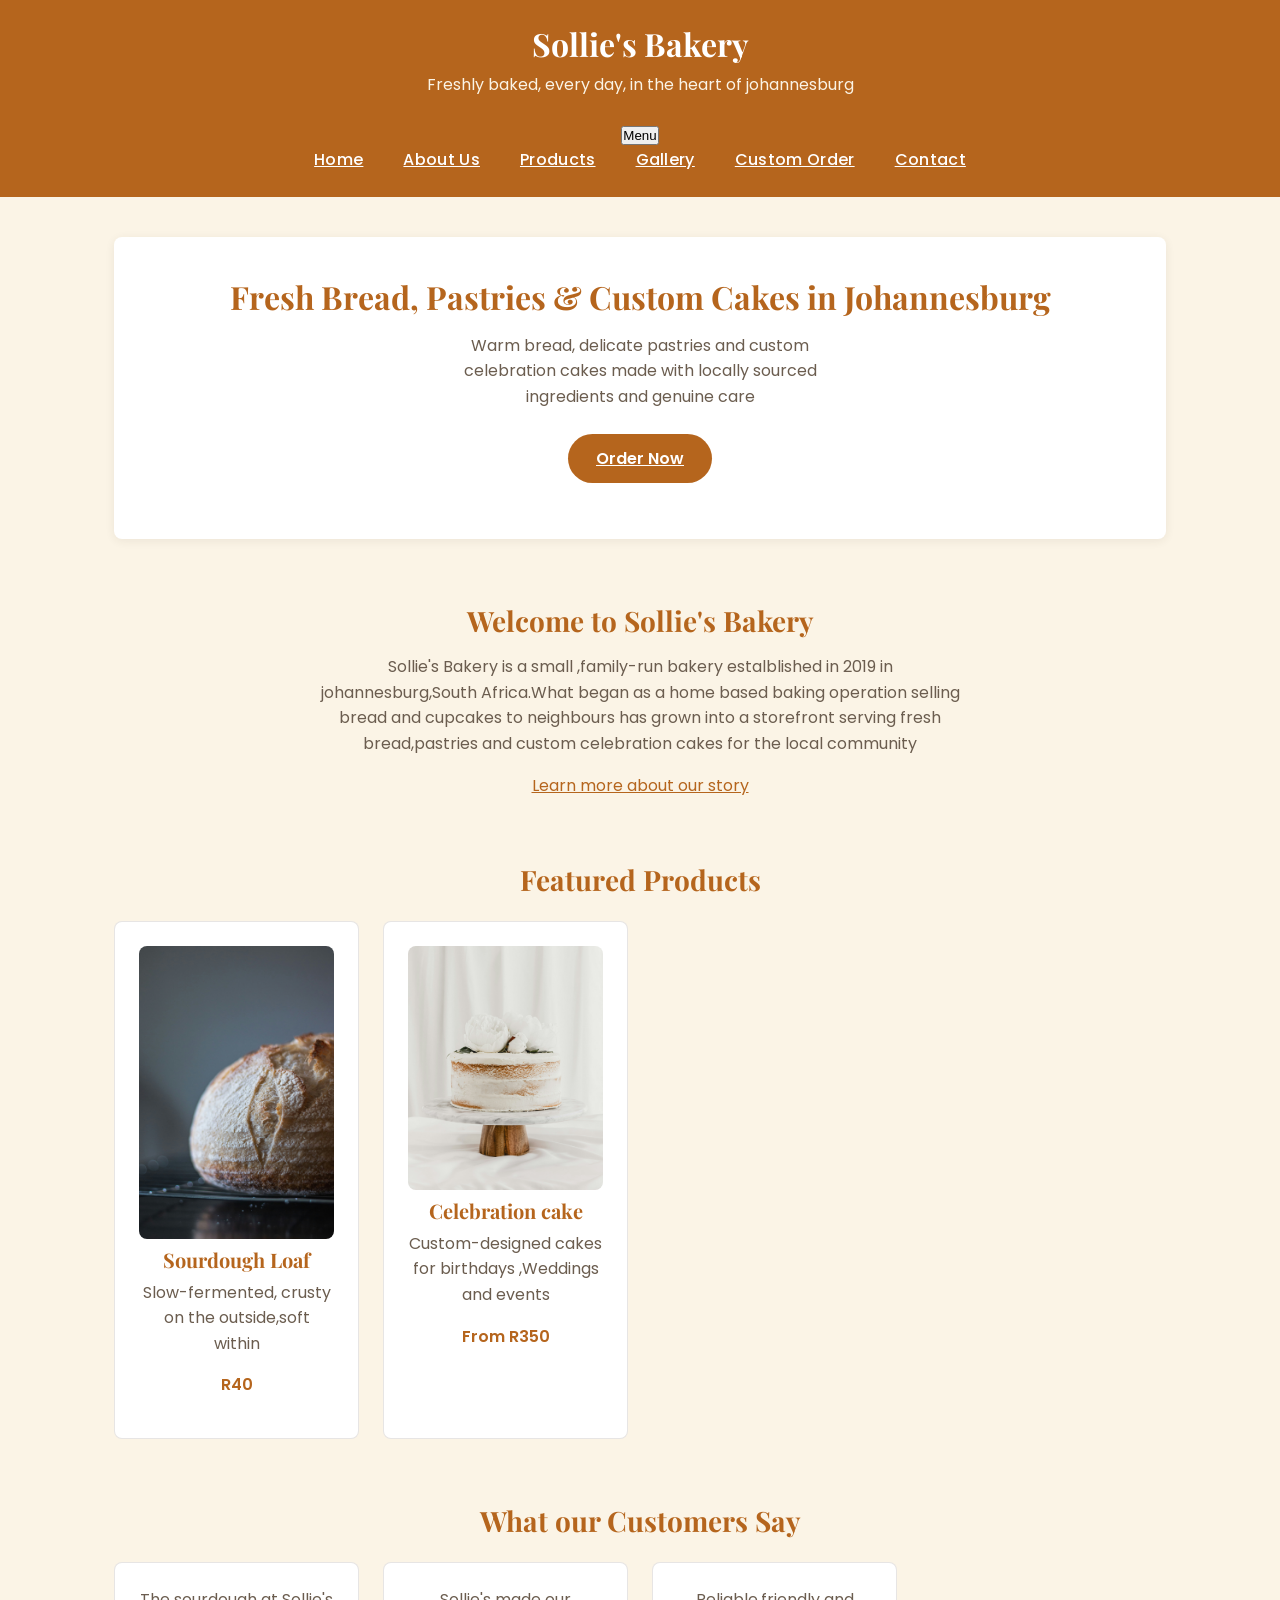
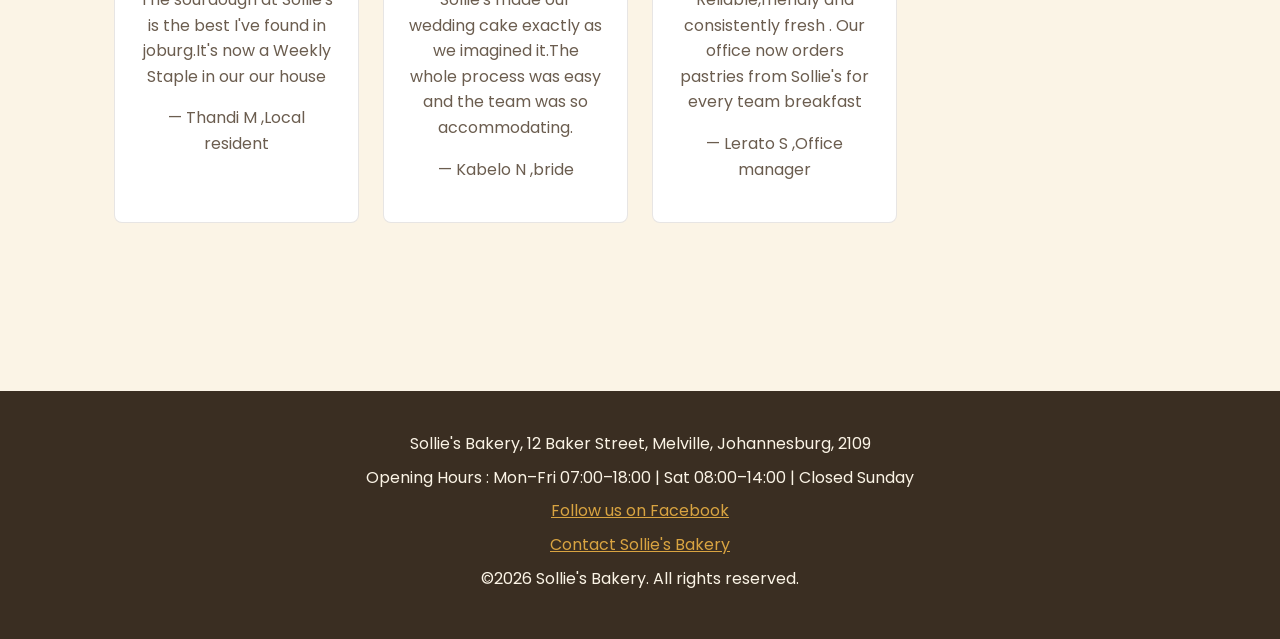
==== commit b87e3dac: "Link js/main.js on all pages" ====
--- a/index.html
+++ b/index.html
@@ -32,6 +32,7 @@
     
     <!-- Part 2: external stylesheet linked here. Global styles, typography and responsive rules all live in css/style.css-->
     <link rel="stylesheet" href="css/style.css">
+    <script src="js/main.js" defer></script>
 </head>
 <body>
     <!--Site header:bakery name/tagline and the primary navigation menu.This header + nav block is identical on every page so the site has one consistent navigation system-->
--- a/css/style.css
+++ b/css/style.css
@@ -871,3 +871,23 @@
     header .site-name { font-size: 1.5rem; }
     main h1 { font-size: 1.3rem; }
 }
+/* =========================================================
+   Part 3: Layout fixes from Part 2 review
+   ========================================================= */
+
+/* Section headings inside card grids span the full row,
+   instead of taking up one card-sized column */
+#featured-products > h2,
+#testimonials > h2,
+#mission-vision > h2 {
+    grid-column: 1 / -1;
+    margin-bottom: 0;
+}
+
+/* About page: centre the "Who We Serve" text like the home page intro */
+#who-we-serve {
+    text-align: center;
+    max-width: 65ch;
+    margin-left: auto;
+    margin-right: auto;
+}
